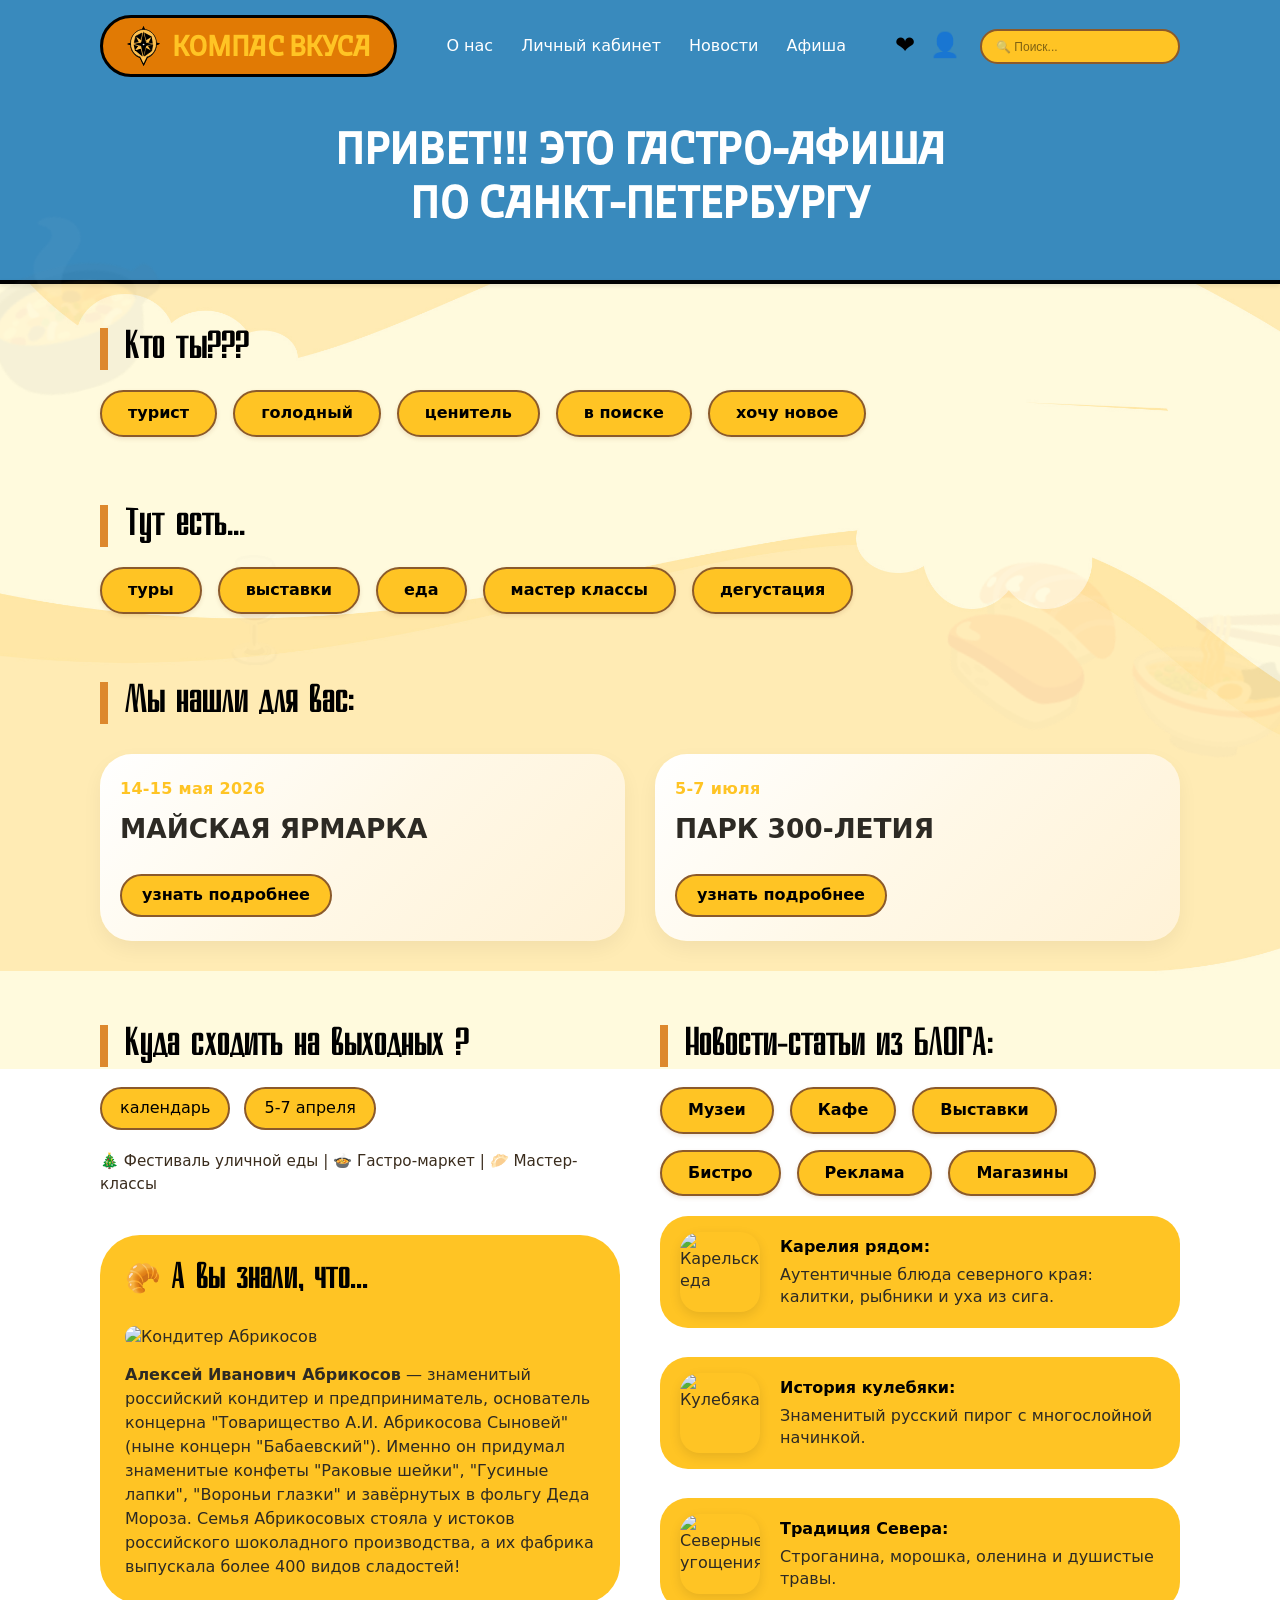
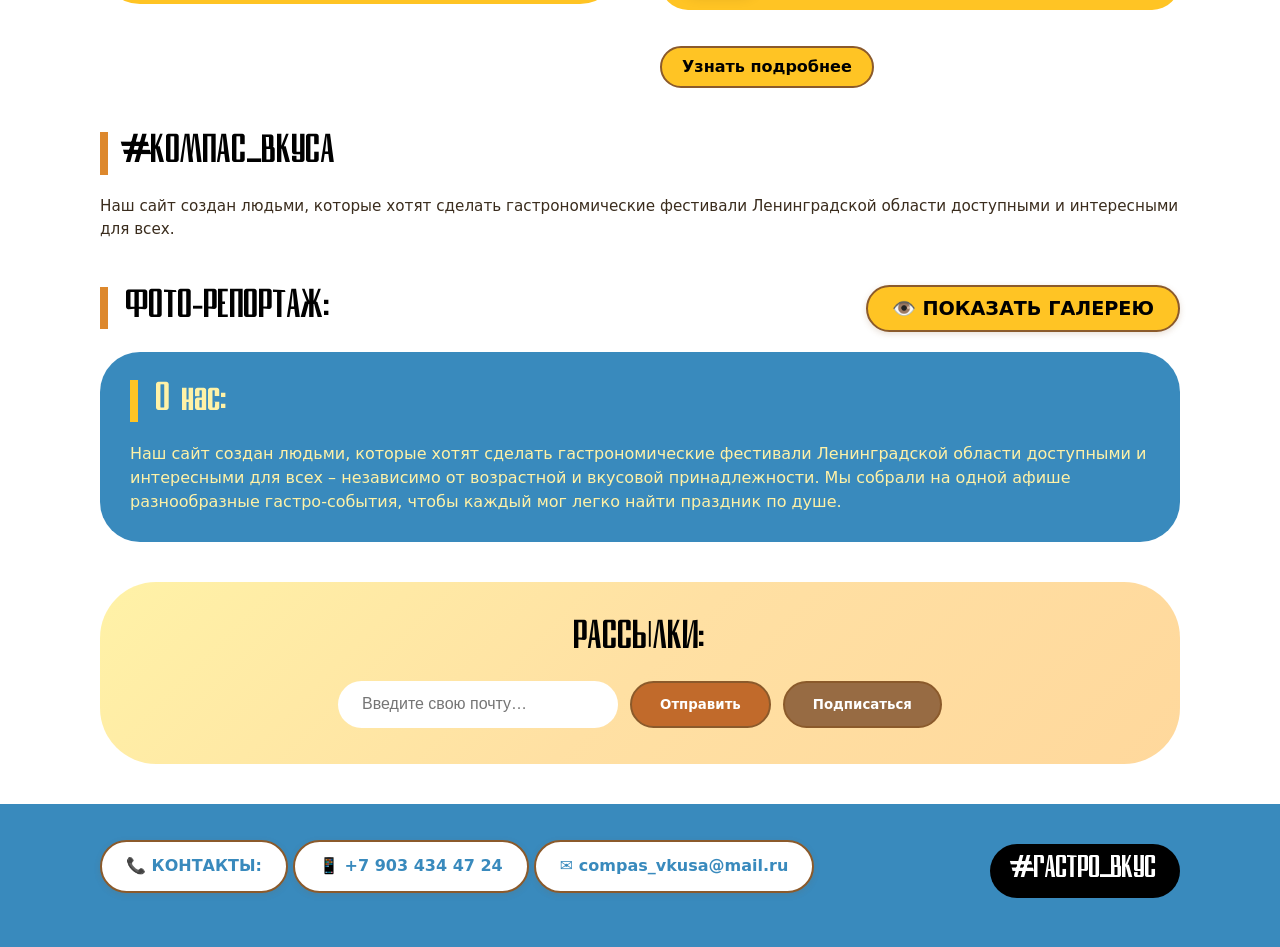
==== index.html @ 7d60c795 "Add files via upload" ====
<!DOCTYPE html>
<html lang="ru">
<head>
  <meta charset="UTF-8">
  <meta name="viewport" content="width=device-width, initial-scale=1.0, user-scalable=yes">
  <title>Компас Вкуса | Главная</title>
  <style>
    /* ========== ПОДКЛЮЧЕНИЕ ЛОКАЛЬНЫХ ШРИФТОВ ========== */
    @font-face {
      font-family: 'Brigadier Stencil';
      src: url('fonts/Brigadier-Regular.otf') format('opentype');
      font-weight: normal;
      font-style: normal;
      font-display: swap;
    }

    @font-face {
      font-family: 'Tupik';
      src: url('fonts/TUPIK.otf') format('opentype');
      font-weight: normal;
      font-style: normal;
      font-display: swap;
    }

    * {
      margin: 0;
      padding: 0;
      box-sizing: border-box;
    }

    /* ========== ОСНОВНОЙ ФОН ========== */
    body {
      font-family: system-ui, 'Segoe UI', 'Inter', 'Roboto', sans-serif;
      background-image: url('images/FON9.jpg');
      background-size: cover;
      background-position: center;
      background-attachment: fixed;
      background-repeat: no-repeat;
      color: #2d2a24;
      line-height: 1.4;
      position: relative;
      overflow-x: hidden;
    }

    @media (max-width: 768px) {
      body {
        background-attachment: scroll;
        background-position: center top;
      }
    }

    @media (max-width: 480px) {
      body {
        background-position: 50% 0%;
      }
    }

    .food-bg-1 {
      position: fixed;
      top: 20%;
      left: -50px;
      font-size: 180px;
      opacity: 0.06;
      pointer-events: none;
      z-index: 0;
      transform: rotate(-15deg);
    }
    
    .food-bg-2 {
      position: fixed;
      bottom: 15%;
      right: -30px;
      font-size: 150px;
      opacity: 0.06;
      pointer-events: none;
      z-index: 0;
      transform: rotate(10deg);
    }
    
    .food-bg-3 {
      position: fixed;
      top: 60%;
      left: 15%;
      font-size: 100px;
      opacity: 0.05;
      pointer-events: none;
      z-index: 0;
    }

    .container {
      max-width: 1200px;
      margin: 0 auto;
      padding: 0 60px;
      position: relative;
      z-index: 1;
    }

    /* ШАПКА (как на второй странице) */
    .header-blue-bg {
      background-color: #398ABD;
      width: 100%;
      padding-bottom: 30px;
    }

    .blue-line {
      width: 100%;
      height: 4px;
      background-color: #000000;
      box-shadow: 0 2px 4px rgba(0,0,0,0.1);
    }

    .top-bar {
      display: flex;
      justify-content: space-between;
      align-items: center;
      flex-wrap: wrap;
      padding: 15px 0 5px 0;
      gap: 20px;
    }

    .logo-block {
      background-color: #e17a04;
      border: 3px solid #000000;
      border-radius: 60px;
      padding: 8px 24px;
      display: inline-flex;
      align-items: center;
      gap: 12px;
    }

    .logo-img {
      height: 40px;
      width: auto;
      display: block;
    }

    .logo-text {
      font-family: 'Brigadier Stencil', 'Impact', 'Arial Black', cursive, sans-serif;
      font-size: 1.8rem;
      font-weight: 800;
      color: #FFC424;
      letter-spacing: -0.5px;
      text-decoration: none;
    }

    .nav-links {
      display: flex;
      flex-wrap: wrap;
      gap: 28px;
      font-weight: 500;
    }

    .nav-links a {
      text-decoration: none;
      color: #FFFFFF;
      font-size: 1rem;
      transition: color 0.2s ease;
    }

    .nav-links a:hover {
      color: #FFC424;
    }

    .right-section {
      display: flex;
      align-items: center;
      gap: 20px;
    }

    .icons {
      display: flex;
      gap: 15px;
    }

    .icon-link {
      font-size: 1.5rem;
      text-decoration: none;
      transition: transform 0.2s, color 0.2s;
      display: inline-block;
      color: #000000;
    }

    .icon-link:hover {
      transform: scale(1.1);
      color: #FFC424;
    }

    .search-wrapper {
      display: flex;
    }

    .search-form {
      display: flex;
      width: 200px;
    }

    .search-input {
      width: 100%;
      padding: 8px 14px;
      border-radius: 60px;
      border: 2px solid #8B5A2B;
      background-color: #FFC424;
      font-size: 0.85rem;
      outline: none;
      color: #000;
      font-weight: 500;
    }

    .search-input::placeholder {
      color: #00000080;
      font-size: 0.75rem;
    }

    .hero {
      text-align: center;
      margin: 40px 0 20px;
    }

    .hero h1 {
      font-family: 'Brigadier Stencil', 'Impact', 'Arial Black', cursive, sans-serif;
      font-size: 2.8rem;
      font-weight: 800;
      color: #FFFFFF;
      letter-spacing: -0.3px;
      line-height: 1.2;
    }

    /* ========== ВСЕ ОСТАЛЬНЫЕ СТИЛИ (без изменений) ========== */
    .category-section {
      background: transparent;
      border-radius: 0;
      padding: 24px 0;
      margin: 20px 0;
      box-shadow: none;
    }

    .section-title {
      font-family: 'Tupik', 'Comic Neue', 'Comic Sans MS', cursive, sans-serif;
      font-size: 1.9rem;
      font-weight: 600;
      margin-bottom: 20px;
      color: #000000;
      border-left: 8px solid #dd882d;
      padding-left: 18px;
    }

    .chips-grid {
      display: flex;
      flex-wrap: wrap;
      gap: 16px;
      margin-top: 12px;
    }

    .chip {
      font-family: system-ui, 'Segoe UI', sans-serif;
      background: #FFC424 !important;
      padding: 10px 26px;
      border-radius: 60px;
      font-weight: 600;
      font-size: 1rem;
      color: #000000;
      transition: all 0.2s ease;
      cursor: pointer;
      border: 2px solid #8B5A2B;
      box-shadow: 0 2px 4px rgba(139, 90, 43, 0.15);
    }

    .chip:hover {
      background: #e9d1b9;
      transform: translateY(-2px);
    }

    .events-row {
      display: flex;
      flex-wrap: wrap;
      gap: 30px;
      margin: 30px 0 20px;
    }

    .event-card {
      background: linear-gradient(135deg, #ffffff 0%, #FFF8E7 50%, #FFF2D7 100%);
      flex: 1 1 280px;
      border-radius: 32px;
      padding: 24px 20px;
      box-shadow: 0 8px 20px rgba(0, 0, 0, 0.05);
      transition: all 0.25s ease;
    }

    .event-card:hover {
      transform: translateY(-6px);
      box-shadow: 0 20px 30px rgba(0, 0, 0, 0.08);
    }

    .event-date {
      font-weight: 700;
      color: #FFC424 !important;
      font-size: 1rem;
      margin-bottom: 12px;
      letter-spacing: 0.3px;
    }

    .event-title {
      font-size: 1.65rem;
      font-weight: 700;
      margin: 10px 0;
      line-height: 1.2;
    }

    .btn-detail {
      display: inline-block;
      margin-top: 20px;
      background: #FFC424;
      padding: 8px 20px;
      border-radius: 40px;
      text-decoration: none;
      color: #000000 !important;
      font-weight: 600;
      transition: all 0.2s ease;
      font-family: system-ui, 'Segoe UI', sans-serif;
      border: 2px solid #8B5A2B;
    }

    .btn-detail:hover {
      background: #398ABD;
      color: #FFFFFF !important;
      transform: translateY(-2px);
    }

    .two-columns {
      display: flex;
      flex-wrap: wrap;
      gap: 40px;
      margin: 40px 0 20px;
    }

    .col {
      flex: 1;
      background: transparent;
      border-radius: 0;
      padding: 0;
    }

    .filter-group {
      display: flex;
      flex-wrap: wrap;
      gap: 14px;
      margin: 20px 0;
    }

    .filter-badge {
      font-family: system-ui, 'Segoe UI', sans-serif;
      background: #FFC424;
      padding: 8px 18px;
      border-radius: 40px;
      font-weight: 500;
      cursor: pointer;
      transition: 0.2s;
      color: #000;
      border: 2px solid #8B5A2B;
    }

    .filter-badge:hover {
      background: #398ABD;
      color: white;
    }

    .dish-item {
      display: flex;
      align-items: center;
      gap: 20px;
      background: #FFC424;
      padding: 16px 20px;
      border-radius: 28px;
      transition: all 0.2s;
      margin-bottom: 16px;
    }

    .dish-item:hover {
      transform: translateY(-3px);
      background: #FFF2A7;
    }

    .dish-img {
      width: 80px;
      height: 80px;
      border-radius: 20px;
      object-fit: cover;
      box-shadow: 0 4px 12px rgba(0, 0, 0, 0.1);
    }

    .dish-content {
      flex: 1;
    }

    .dish-name {
      font-weight: 800;
      font-size: 1rem;
      color: #000000;
      display: block;
      margin-bottom: 6px;
    }

    .news-gallery {
      display: flex;
      flex-direction: column;
      gap: 13px;
      margin-top: 20px;
    }

    .didyouknow-block {
      background: #FFC424;
      border-radius: 40px;
      padding: 25px;
      margin-top: 40px;
    }

    .didyouknow-title {
      font-family: 'Tupik', 'Comic Neue', 'Comic Sans MS', cursive, sans-serif;
      font-size: 1.8rem;
      font-weight: 700;
      color: #000000;
      margin-bottom: 15px;
    }

    .didyouknow-img {
      width: 100%;
      height: 250px;
      object-fit: cover;
      border-radius: 20px;
      margin: 10px 0 15px;
    }

    .didyouknow-text {
      font-size: 1rem;
      line-height: 1.5;
    }

    .photo-report-header {
      display: flex;
      align-items: center;
      justify-content: space-between;
      flex-wrap: wrap;
      gap: 15px;
      margin: 20px 0 10px 0;
    }

    .photo-title {
      font-family: 'Tupik', 'Comic Neue', 'Comic Sans MS', cursive, sans-serif;
      font-size: 1.9rem;
      font-weight: 600;
      color: #000000;
      border-left: 8px solid #dd882d;
      padding-left: 18px;
      margin: 0;
    }

    .toggle-gallery-btn {
      background: #FFC424;
      border: 2px solid #8B5A2B;
      font-size: 1.2rem;
      cursor: pointer;
      padding: 10px 24px;
      border-radius: 60px;
      font-family: system-ui, 'Segoe UI', sans-serif;
      font-weight: bold;
      transition: all 0.2s ease;
      display: inline-flex;
      align-items: center;
      gap: 10px;
      box-shadow: 0 2px 6px rgba(139, 90, 43, 0.2);
    }

    .toggle-gallery-btn:hover {
      background: #398ABD;
      color: white;
      transform: scale(1.02);
    }

    .gallery-grid {
      display: grid;
      grid-template-columns: repeat(3, 1fr);
      gap: 24px;
      margin: 30px 0 40px;
    }

    .gallery-hidden {
      display: none;
    }

    .gallery-item {
      background: #ffffff;
      border-radius: 28px;
      padding: 15px;
      height: auto;
      display: flex;
      flex-direction: column;
      justify-content: center;
      align-items: center;
      transition: all 0.3s ease;
      cursor: pointer;
      overflow: hidden;
    }

    .gallery-item:hover {
      transform: translateY(-6px);
      box-shadow: 0 12px 24px rgba(0, 0, 0, 0.08);
    }

    .gallery-img {
      width: 100%;
      height: 160px;
      object-fit: cover;
      border-radius: 20px;
    }

    .info-text {
      margin-top: 20px;
      color: #3a2c1d;
      line-height: 1.5;
      font-size: 0.95rem;
    }

    .newsletter {
      background: linear-gradient(135deg, #FFF2A7 0%, #FFE0A3 50%, #FFD89C 100%);
      border-radius: 56px;
      padding: 36px 30px;
      margin: 40px 0 32px;
      text-align: center;
    }

    .newsletter h3 {
      font-family: 'Tupik', 'Comic Neue', 'Comic Sans MS', cursive, sans-serif;
      font-size: 1.9rem;
      margin-bottom: 20px;
      font-weight: 700;
      color: #000000;
    }

    .news-form {
      display: flex;
      flex-wrap: wrap;
      justify-content: center;
      gap: 12px;
    }

    .news-form input {
      padding: 14px 24px;
      border-radius: 60px;
      border: none;
      width: 280px;
      font-size: 1rem;
      background: white;
      outline: none;
    }

    .news-form button {
      background: #c16a2b;
      border: 2px solid #8B5A2B;
      padding: 14px 28px;
      border-radius: 60px;
      font-weight: 700;
      color: white;
      cursor: pointer;
      transition: all 0.2s ease;
      font-family: system-ui, 'Segoe UI', sans-serif;
    }

    .news-form button:hover {
      background: #a24f18;
      transform: translateY(-2px);
    }

    .footer-wrapper {
      background-color: #398ABD;
      width: 100%;
      margin-top: 40px;
    }

    .footer {
      border-top: none;
      padding: 36px 0 44px;
      display: flex;
      flex-wrap: wrap;
      justify-content: space-between;
      align-items: center;
      gap: 20px;
    }

    .contacts {
      font-weight: 500;
      line-height: 1.8;
    }

    .contact-item {
      display: inline-block;
      background: #FFFFFF;
      border-radius: 60px;
      padding: 10px 24px;
      margin-bottom: 10px;
      color: #398ABD;
      font-weight: 600;
      box-shadow: 0 2px 6px rgba(139, 90, 43, 0.15);
      transition: transform 0.2s;
      border: 2px solid #8B5A2B;
      font-family: system-ui, 'Segoe UI', sans-serif;
    }

    .contact-item:hover {
      transform: translateY(-2px);
      background: #FFC424;
      color: #000;
    }

    .contact-item a {
      text-decoration: none;
      color: inherit;
    }

    .social-tag {
      font-family: 'Tupik', 'Comic Neue', 'Comic Sans MS', cursive, sans-serif;
      font-size: 1.5rem;
      font-weight: 700;
      color: #FFFFFF;
      background: #000000;
      border-radius: 60px;
      padding: 10px 24px;
      display: inline-block;
    }

    .about-block-blue {
      background: #398ABD;
      border-radius: 40px;
      padding: 28px 30px;
      margin: 20px 0;
      border: none;
    }

    .about-text-blue {
      color: #FFF2A7;
      line-height: 1.5;
      font-size: 1rem;
    }

    .about-title-blue {
      font-family: 'Tupik', 'Comic Neue', 'Comic Sans MS', cursive, sans-serif;
      font-size: 1.9rem;
      font-weight: 600;
      margin-bottom: 20px;
      color: #FFF2A7;
      border-left: 8px solid #FFC424;
      padding-left: 18px;
    }

    @media (max-width: 480px) {
      .container {
        padding: 0 15px !important;
      }
      
      .top-bar {
        flex-direction: column !important;
        gap: 12px !important;
      }
      
      .logo-block {
        padding: 6px 16px !important;
      }
      
      .logo-text {
        font-size: 1.2rem !important;
      }
      
      .logo-img {
        height: 30px !important;
      }
      
      .nav-links {
        gap: 14px !important;
        justify-content: center !important;
      }
      
      .nav-links a {
        font-size: 0.85rem !important;
      }
      
      .right-section {
        flex-direction: row !important;
        justify-content: center !important;
        flex-wrap: wrap !important;
      }
      
      .icons {
        gap: 12px !important;
      }
      
      .icon-link {
        font-size: 1.3rem !important;
      }
      
      .search-form {
        width: 180px !important;
      }
      
      .search-input {
        padding: 6px 12px !important;
        font-size: 0.75rem !important;
      }
      
      .hero h1 {
        font-size: 1.5rem !important;
      }
      
      .section-title,
      .photo-title,
      .didyouknow-title,
      .about-title-blue {
        font-size: 1.3rem !important;
        padding-left: 12px !important;
        border-left-width: 5px !important;
      }
      
      .chips-grid {
        gap: 10px !important;
      }
      
      .chip {
        padding: 6px 14px !important;
        font-size: 0.8rem !important;
      }
      
      .events-row {
        gap: 16px !important;
      }
      
      .event-card {
        padding: 16px !important;
      }
      
      .event-title {
        font-size: 1.2rem !important;
      }
      
      .btn-detail {
        padding: 6px 14px !important;
        font-size: 0.8rem !important;
      }
      
      .two-columns {
        gap: 20px !important;
      }
      
      .filter-group {
        gap: 10px !important;
      }
      
      .filter-badge {
        padding: 5px 12px !important;
        font-size: 0.75rem !important;
      }
      
      .dish-item {
        flex-direction: column !important;
        text-align: center !important;
        padding: 12px !important;
        gap: 10px !important;
      }
      
      .dish-img {
        width: 80px !important;
        height: 80px !important;
      }
      
      .didyouknow-block {
        padding: 15px !important;
      }
      
      .didyouknow-img {
        height: 160px !important;
      }
      
      .didyouknow-text {
        font-size: 0.85rem !important;
      }
      
      .gallery-grid {
        grid-template-columns: 1fr !important;
        gap: 16px !important;
      }
      
      .gallery-img {
        height: 140px !important;
      }
      
      .newsletter {
        padding: 20px 15px !important;
      }
      
      .newsletter h3 {
        font-size: 1.4rem !important;
      }
      
      .news-form {
        flex-direction: column !important;
        align-items: center !important;
      }
      
      .news-form input {
        width: 100% !important;
        max-width: 260px !important;
        padding: 10px 16px !important;
      }
      
      .news-form button {
        width: 100% !important;
        max-width: 260px !important;
        padding: 10px 16px !important;
        font-size: 0.85rem !important;
      }
      
      .footer {
        flex-direction: column !important;
        text-align: center !important;
        gap: 15px !important;
        padding: 20px 0 !important;
      }
      
      .contact-item {
        display: block !important;
        margin-bottom: 8px !important;
        padding: 6px 16px !important;
        font-size: 0.8rem !important;
      }
      
      .social-tag {
        font-size: 1.1rem !important;
        padding: 6px 16px !important;
      }
    }
    
    @media (min-width: 481px) and (max-width: 768px) {
      .container {
        padding: 0 25px !important;
      }
      
      .hero h1 {
        font-size: 2rem !important;
      }
      
      .section-title {
        font-size: 1.6rem !important;
      }
      
      .gallery-grid {
        grid-template-columns: repeat(2, 1fr) !important;
      }
      
      .news-form {
        flex-wrap: wrap !important;
      }
    }
  </style>
</head>
<body>

<div class="food-bg-1">🍲</div>
<div class="food-bg-2">🍣🍜</div>
<div class="food-bg-3">🍷</div>

<div class="header-blue-bg">
  <div class="container">
    <div class="top-bar">
      <div class="logo-block">
        <img src="images/logo.svg" alt="Логотип" class="logo-img">
        <a href="index.html" class="logo-text">КОМПАС ВКУСА</a>
      </div>
      <div class="nav-links">
        <a href="index.html">О нас</a>
        <a href="index.html">Личный кабинет</a>
        <a href="index.html">Новости</a>
        <a href="gastro-afisha.html">Афиша</a>
      </div>
      <div class="right-section">
        <div class="icons">
          <a href="#" class="icon-link" title="Избранное">❤️</a>
          <a href="#" class="icon-link" title="Личный кабинет">👤</a>
        </div>
        <div class="search-wrapper">
          <div class="search-form">
            <input type="text" class="search-input" placeholder="🔍 Поиск...">
          </div>
        </div>
      </div>
    </div>
    <div class="hero">
      <h1>ПРИВЕТ!!! ЭТО ГАСТРО-АФИША<br>ПО САНКТ-ПЕТЕРБУРГУ</h1>
    </div>
  </div>
</div>

<div class="blue-line"></div>

<div class="container">
  <main>
    <div class="category-section">
      <div class="section-title">Кто ты???</div>
      <div class="chips-grid">
        <span class="chip">турист</span>
        <span class="chip">голодный</span>
        <span class="chip">ценитель</span>
        <span class="chip">в поиске</span>
        <span class="chip">хочу новое</span>
      </div>
    </div>

    <div class="category-section">
      <div class="section-title">Тут есть...</div>
      <div class="chips-grid">
        <span class="chip">туры</span>
        <span class="chip">выставки</span>
        <span class="chip">еда</span>
        <span class="chip">мастер классы</span>
        <span class="chip">дегустация</span>
      </div>
    </div>

    <div class="category-section">
      <div class="section-title">Мы нашли для вас:</div>
      <div class="events-row">
        <div class="event-card">
          <div class="event-date">14-15 мая 2026</div>
          <div class="event-title">МАЙСКАЯ ЯРМАРКА</div>
          <a href="#" class="btn-detail">узнать подробнее</a>
        </div>
        <div class="event-card">
          <div class="event-date">5-7 июля</div>
          <div class="event-title">ПАРК 300-ЛЕТИЯ</div>
          <a href="#" class="btn-detail">узнать подробнее</a>
        </div>
      </div>
    </div>

    <div class="two-columns">
      <div class="col">
        <div class="section-title" style="margin-top:0;">Куда сходить на выходных ?</div>
        <div class="filter-group">
          <span class="filter-badge">календарь</span>
          <span class="filter-badge">5-7 апреля</span>
        </div>
        <div class="info-text" style="margin-top:12px;">
          🎄 Фестиваль уличной еды | 🍲 Гастро-маркет | 🥟 Мастер-классы
        </div>
        <div class="didyouknow-block">
          <div class="didyouknow-title">🥐 А вы знали, что...</div>
          <img class="didyouknow-img" src="https://cdn.vdmsti.ru/image/2017/18/w8hph/original-15rz.jpg" alt="Кондитер Абрикосов">
          <div class="didyouknow-text">
            <strong>Алексей Иванович Абрикосов</strong> — знаменитый российский кондитер и предприниматель, основатель концерна "Товарищество А.И. Абрикосова Сыновей" (ныне концерн "Бабаевский"). Именно он придумал знаменитые конфеты "Раковые шейки", "Гусиные лапки", "Вороньи глазки" и завёрнутых в фольгу Деда Мороза. Семья Абрикосовых стояла у истоков российского шоколадного производства, а их фабрика выпускала более 400 видов сладостей!
          </div>
        </div>
      </div>

      <div class="col">
        <div class="section-title" style="margin-top:0;">Новости-статьи из БЛОГА:</div>
        <div class="chips-grid" style="margin-bottom:20px;">
          <span class="chip">Музеи</span>
          <span class="chip">Кафе</span>
          <span class="chip">Выставки</span>
          <span class="chip">Бистро</span>
          <span class="chip">Реклама</span>
          <span class="chip">Магазины</span>
        </div>
        <div class="news-gallery">
          <div class="dish-item">
            <img class="dish-img" src="https://youtravel.me/upload/medialibrary/622/62202f61a84cb0fb66398ea91ac648c5.jpg" alt="Карельская еда">
            <div class="dish-content">
              <span class="dish-name">Карелия рядом:</span> 
              Аутентичные блюда северного края: калитки, рыбники и уха из сига.
            </div>
          </div>
          <div class="dish-item">
            <img class="dish-img" src="https://static.1000.menu/img/content-v2/49/03/98896/kulebyaka-s-ryboi-iz-drojjevogo-testa-v-duxovke_1767984914_0_l1nwee4_max.jpg" alt="Кулебяка">
            <div class="dish-content">
              <span class="dish-name">История кулебяки:</span> 
              Знаменитый русский пирог с многослойной начинкой.
            </div>
          </div>
          <div class="dish-item">
            <img class="dish-img" src="https://s12.stc.yc.kpcdn.net/share/i/12/12264278/wr-960.webp" alt="Северные угощения">
            <div class="dish-content">
              <span class="dish-name">Традиция Севера:</span> 
              Строганина, морошка, оленина и душистые травы.
            </div>
          </div>
        </div>
        <a href="#" class="btn-detail" style="margin-top:20px; display:inline-block;">Узнать подробнее</a>
      </div>
    </div>

    <div class="category-section">
      <div class="section-title">#КОМПАС_ВКУСА</div>
      <div class="info-text">Наш сайт создан людьми, которые хотят сделать гастрономические фестивали Ленинградской области доступными и интересными для всех.</div>
    </div>

    <div class="photo-report-header">
      <div class="photo-title">ФОТО-РЕПОРТАЖ:</div>
      <button class="toggle-gallery-btn" id="toggleGalleryBtn">👁️ ПОКАЗАТЬ ГАЛЕРЕЮ</button>
    </div>
    <div id="galleryContainer" class="gallery-grid gallery-hidden">
      <div class="gallery-item"><img class="gallery-img" src="images/photo1.jpg" alt="Фото 1"></div>
      <div class="gallery-item"><img class="gallery-img" src="images/photo2.jpg" alt="Фото 2"></div>
      <div class="gallery-item"><img class="gallery-img" src="images/photo3.jpg" alt="Фото 3"></div>
      <div class="gallery-item"><img class="gallery-img" src="images/photo4.jpg" alt="Фото 4"></div>
      <div class="gallery-item"><img class="gallery-img" src="images/photo5.jpg" alt="Фото 5"></div>
      <div class="gallery-item"><img class="gallery-img" src="images/photo6.jpg" alt="Фото 6"></div>
      <div class="gallery-item"><img class="gallery-img" src="images/photo7.jpg" alt="Фото 7"></div>
      <div class="gallery-item"><img class="gallery-img" src="images/photo8.jpg" alt="Фото 8"></div>
      <div class="gallery-item"><img class="gallery-img" src="images/photo9.jpg" alt="Фото 9"></div>
    </div>

    <div class="about-block-blue">
      <div class="about-title-blue">О нас:</div>
      <div class="about-text-blue">
        Наш сайт создан людьми, которые хотят сделать гастрономические фестивали Ленинградской области доступными и интересными для всех – независимо от возрастной и вкусовой принадлежности. Мы собрали на одной афише разнообразные гастро-события, чтобы каждый мог легко найти праздник по душе.
      </div>
    </div>

    <div class="newsletter">
      <h3>РАССЫЛКИ:</h3>
      <div class="news-form">
        <input type="email" placeholder="Введите свою почту…">
        <button>Отправить</button>
        <button style="background:#976b43;">Подписаться</button>
      </div>
    </div>
  </main>
</div>

<div class="footer-wrapper">
  <div class="container">
    <div class="footer">
      <div class="contacts">
        <div class="contact-item">📞 КОНТАКТЫ:</div>
        <div class="contact-item">📱 <a href="tel:+79887778877">+7 903 434 47 24</a></div>
        <div class="contact-item">✉️ <a href="mailto:compas_vkusa@mail.ru">compas_vkusa@mail.ru</a></div>
      </div>
      <div class="social-tag">#ГАСТРО_ВКУС</div>
    </div>
  </div>
</div>

<script>
  const toggleBtn = document.getElementById('toggleGalleryBtn');
  const galleryContainer = document.getElementById('galleryContainer');
  if (toggleBtn && galleryContainer) {
    toggleBtn.addEventListener('click', function() {
      if (galleryContainer.classList.contains('gallery-hidden')) {
        galleryContainer.classList.remove('gallery-hidden');
        toggleBtn.innerHTML = '🙈 СВЕРНУТЬ ГАЛЕРЕЮ';
      } else {
        galleryContainer.classList.add('gallery-hidden');
        toggleBtn.innerHTML = '👁️ ПОКАЗАТЬ ГАЛЕРЕЮ';
      }
    });
  }
</script>

</body>
</html>
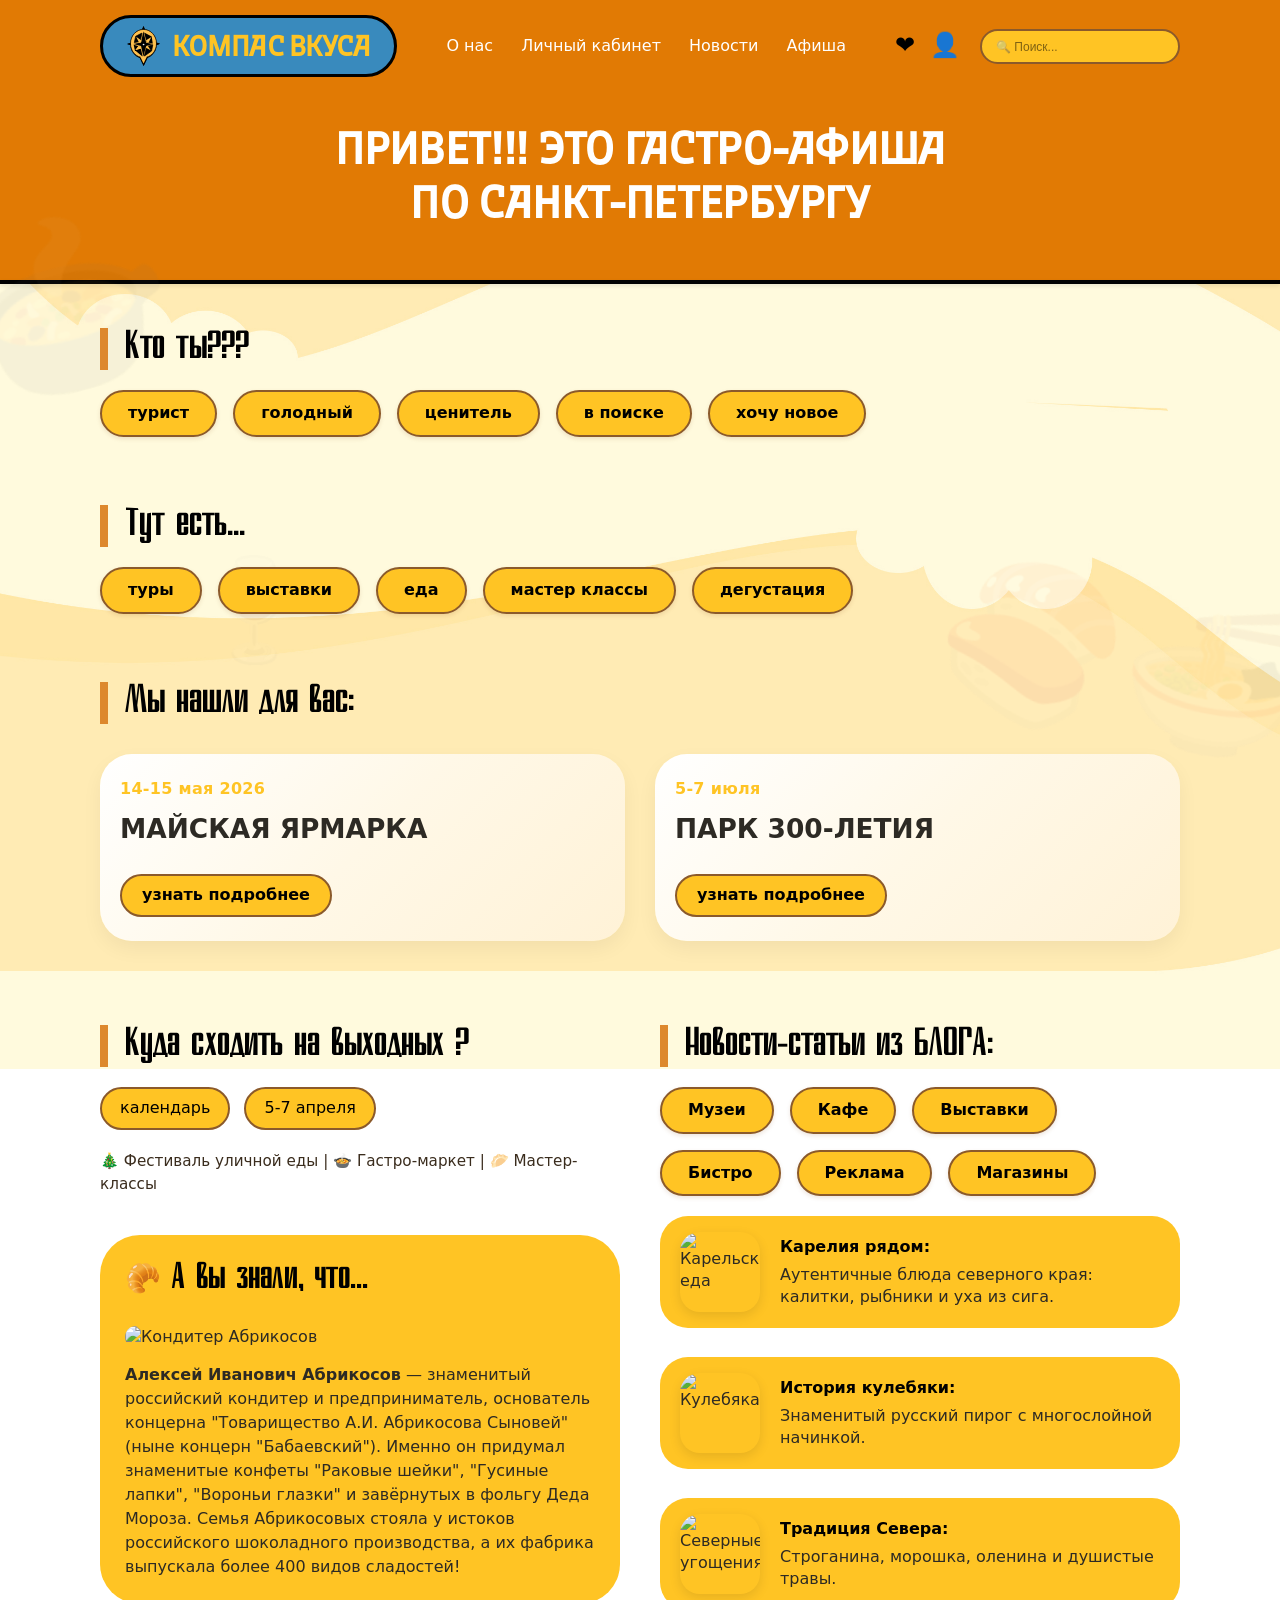
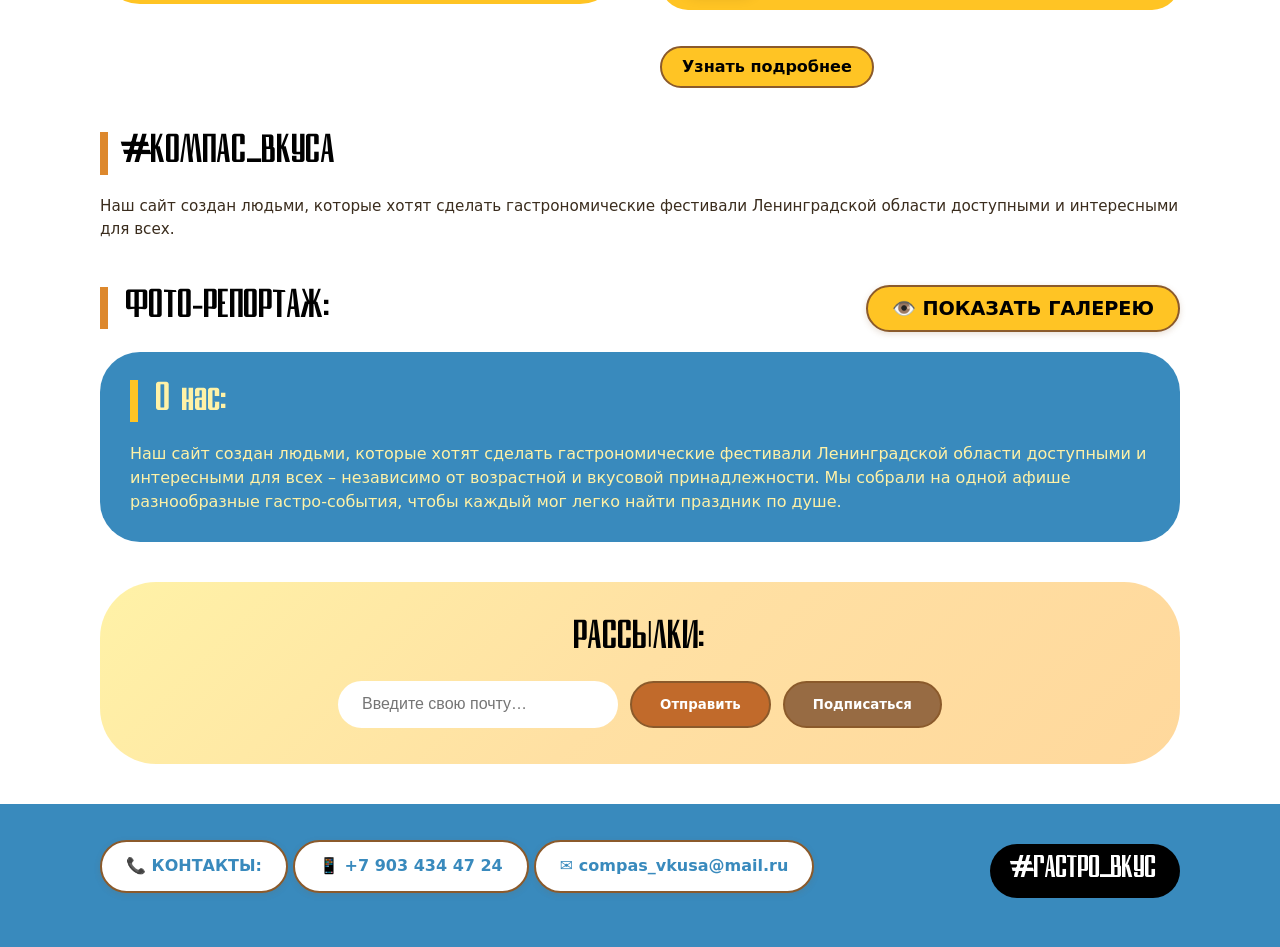
==== commit d768adef: "Add files via upload" ====
--- a/index.html
+++ b/index.html
@@ -97,7 +97,7 @@
 
     /* ШАПКА (как на второй странице) */
     .header-blue-bg {
-      background-color: #398ABD;
+      background-color: #e17a04;
       width: 100%;
       padding-bottom: 30px;
     }
@@ -119,7 +119,7 @@
     }
 
     .logo-block {
-      background-color: #e17a04;
+      background-color: #398ABD;
       border: 3px solid #000000;
       border-radius: 60px;
       padding: 8px 24px;
